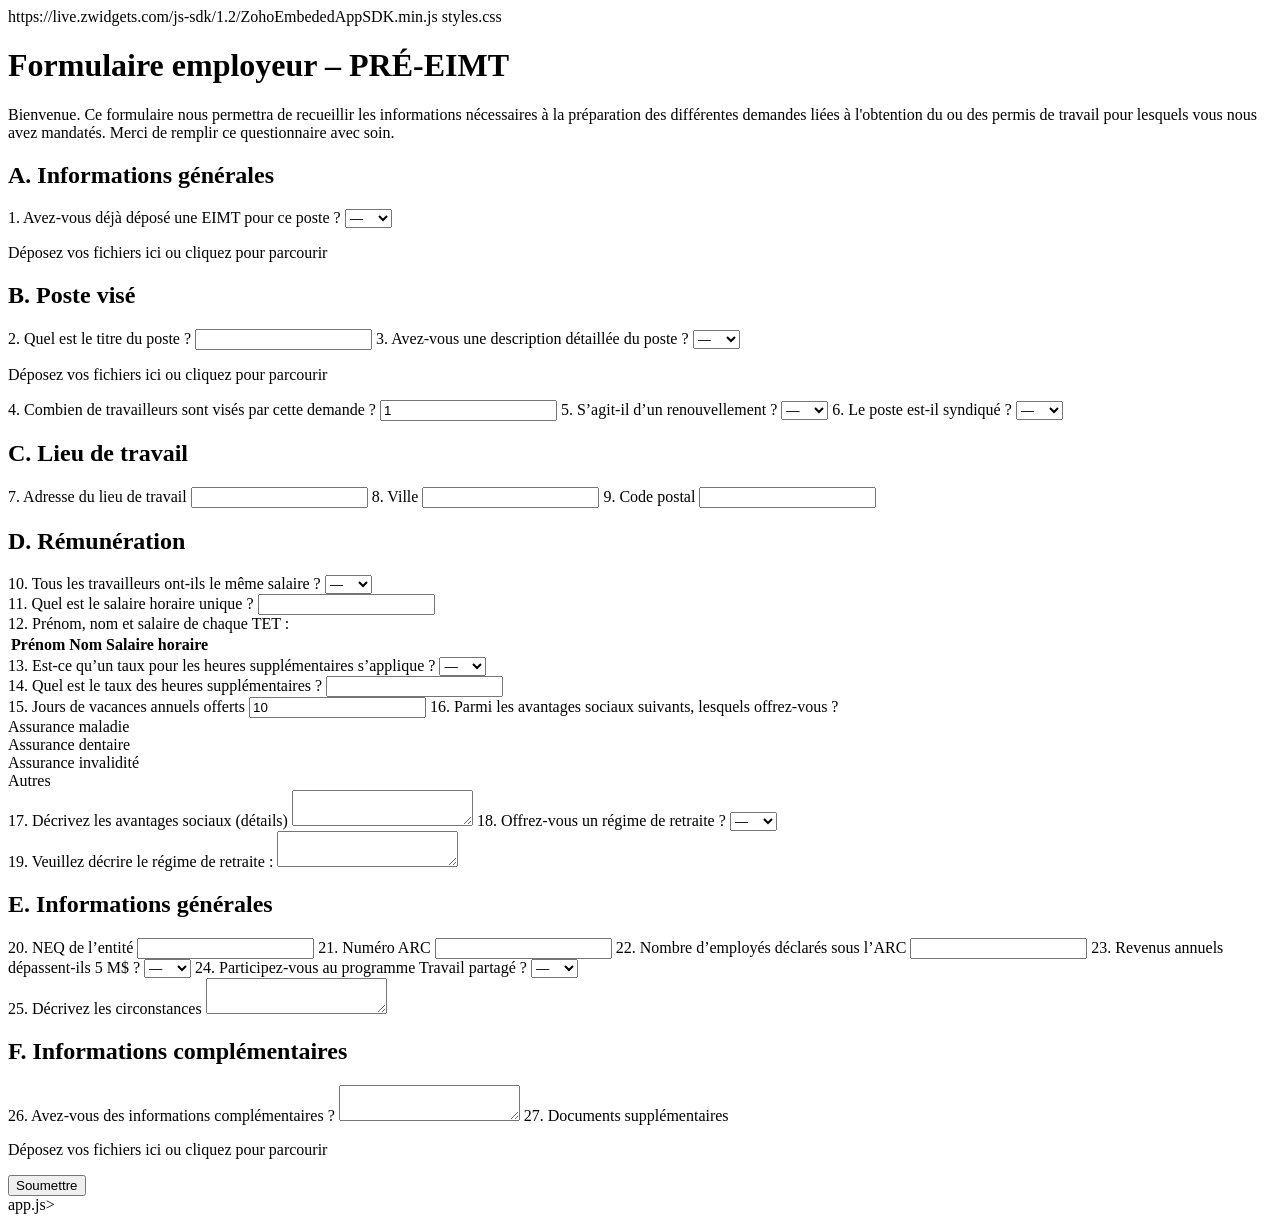
==== index.html @ 593baf20 "Update index.html" ====
<!doctype html>
<html lang="fr">

<head>
  <meta charset="utf-8" />
  <meta name="viewport" content="width=device-width, initial-scale=1" />

  <title>Formulaire employeur – PRÉ‑EIMT</title>

  <!-- SDK Zoho POUR WEB TABS -->
  https://live.zwidgets.com/js-sdk/1.2/ZohoEmbededAppSDK.min.js

  <!-- Feuille de style -->
  styles.css
</head>

<body>

  <h1>Formulaire employeur – PRÉ‑EIMT</h1>

  <p>
    Bienvenue. Ce formulaire nous permettra de recueillir les informations nécessaires à la préparation
    des différentes demandes liées à l'obtention du ou des permis de travail pour lesquels vous nous avez mandatés.
    Merci de remplir ce questionnaire avec soin.
  </p>

  <!-- ========================= A. Informations générales ========================= -->
  <section>
    <h2>A. Informations générales</h2>

    <label>
      1. Avez-vous déjà déposé une EIMT pour ce poste ?
      <select id="EIMT_anterieure">
        <option value="">—</option>
        <option>Oui</option>
        <option>Non</option>
      </select>
    </label>

    <div id="grp_eimt_pdf" class="conditional hidden">
      <div class="dropzone" data-target="EIMT_anterieure_pdf">
        <p>Déposez vos fichiers ici ou <span>cliquez pour parcourir</span></p>
        <input type="file" id="EIMT_anterieure_pdf" hidden multiple>
        <div class="file-list" id="EIMT_anterieure_pdf_list"></div>
      </div>
    </div>
  </section>

  <!-- ========================= B. Poste visé ========================= -->
  <section>
    <h2>B. Poste visé</h2>

    <label>
      2. Quel est le titre du poste ?
      <input type="text" id="Titre_poste">
    </label>

    <label>
      3. Avez-vous une description détaillée du poste ?
      <select id="Description_poste_existe">
        <option value="">—</option>
        <option>Oui</option>
        <option>Non</option>
      </select>
    </label>

    <div id="grp_desc_pdf" class="conditional hidden">
      <div class="dropzone" data-target="Description_poste_pdf">
        <p>Déposez vos fichiers ici ou <span>cliquez pour parcourir</span></p>
        <input type="file" id="Description_poste_pdf" hidden multiple>
        <div class="file-list" id="Description_poste_pdf_list"></div>
      </div>
    </div>

    <label>
      4. Combien de travailleurs sont visés par cette demande ?
      <input type="number" id="Nb_TET_vises" min="1" value="1">
    </label>

    <label>
      5. S’agit-il d’un renouvellement ?
      <select id="Renouvellement">
        <option value="">—</option>
        <option>Oui</option>
        <option>Non</option>
      </select>
    </label>

    <label>
      6. Le poste est-il syndiqué ?
      <select id="Poste_syndique">
        <option value="">—</option>
        <option>Oui</option>
        <option>Non</option>
      </select>
    </label>

  </section>

  <!-- ========================= C. Lieu de travail ========================= -->
  <section>
    <h2>C. Lieu de travail</h2>

    <label>7. Adresse du lieu de travail
      <input id="Adresse_LieuTravail">
    </label>

    <label>8. Ville
      <input id="Ville_LieuTravail">
    </label>

    <label>9. Code postal
      <input id="CodePostal_LieuTravail">
    </label>

  </section>

  <!-- ========================= D. Rémunération ========================= -->
  <section>
    <h2>D. Rémunération</h2>

    <div id="q10">
      <label>
        10. Tous les travailleurs ont-ils le même salaire ?
        <select id="Tous_meme_salaire">
          <option value="">—</option>
          <option>Oui</option>
          <option>Non</option>
        </select>
      </label>
    </div>

    <div id="grp_salaire_unique" class="conditional hidden">
      <label>
        11. Quel est le salaire horaire unique ?
        <input id="Salaire_horaire_unique" type="number" step="0.01" min="0">
      </label>
    </div>

    <div id="grp_liste_tet" class="conditional hidden">
      <label>12. Prénom, nom et salaire de chaque TET :</label>
      <table>
        <thead>
          <tr><th>Prénom</th><th>Nom</th><th>Salaire horaire</th></tr>
        </thead>
        <tbody id="tbl_body"></tbody>
      </table>
    </div>

    <label>
      13. Est-ce qu’un taux pour les heures supplémentaires s’applique ?
      <select id="Heures_sup">
        <option value="">—</option>
        <option>Oui</option>
        <option>Non</option>
      </select>
    </label>

    <div id="grp_taux_hs" class="conditional hidden">
      <label>
        14. Quel est le taux des heures supplémentaires ?
        <input id="Taux_heures_sup" type="number" step="0.01" min="0">
      </label>
    </div>

    <label>
      15. Jours de vacances annuels offerts
      <input id="Vacances_jours" type="number" min="0" value="10">
    </label>

    <!-- Q16 — MULTI TAG SELECTOR -->
    <label>16. Parmi les avantages sociaux suivants, lesquels offrez-vous ?</label>

    <div id="Avantages_container" class="multi-select">
      <div class="multi-option" data-value="Assurance maladie">Assurance maladie</div>
      <div class="multi-option" data-value="Assurance dentaire">Assurance dentaire</div>
      <div class="multi-option" data-value="Assurance invalidité">Assurance invalidité</div>
      <div class="multi-option" data-value="Autres">Autres</div>
    </div>

    <input type="hidden" id="Avantages_sociaux">

    <label>
      17. Décrivez les avantages sociaux (détails)
      <textarea id="Avantages_details"></textarea>
    </label>

    <label>
      18. Offrez-vous un régime de retraite ?
      <select id="Regime_retraite">
        <option value="">—</option>
        <option>Oui</option>
        <option>Non</option>
      </select>
    </label>

    <div id="grp_regime_retraite" class="conditional hidden">
      <label>
        19. Veuillez décrire le régime de retraite :
        <textarea id="Description_regime_retraite"></textarea>
      </label>
    </div>

  </section>

  <!-- ========================= E. Informations générales ========================= -->
  <section>
    <h2>E. Informations générales</h2>

    <label>
      20. NEQ de l’entité
      <input type="text" id="NEQ">
    </label>

    <label>
      21. Numéro ARC
      <input type="text" id="ARC">
    </label>

    <label>
      22. Nombre d’employés déclarés sous l’ARC
      <input type="number" id="Nb_employes_ARC" min="0">
    </label>

    <label>
      23. Revenus annuels dépassent-ils 5 M$ ?
      <select id="Revenus_5M">
        <option value="">—</option>
        <option>Oui</option>
        <option>Non</option>
      </select>
    </label>

    <label>
      24. Participez-vous au programme Travail partagé ?
      <select id="Travail_partage">
        <option value="">—</option>
        <option>Oui</option>
        <option>Non</option>
      </select>
    </label>

    <div id="grp_travail_partage" class="conditional hidden">
      <label>
        25. Décrivez les circonstances
        <textarea id="Travail_partage_details"></textarea>
      </label>
    </div>

  </section>

  <!-- ========================= F. Informations complémentaires ========================= -->
  <section>
    <h2>F. Informations complémentaires</h2>

    <label>
      26. Avez-vous des informations complémentaires ?
      <textarea id="Informations_complementaires"></textarea>
    </label>

    <label>27. Documents supplémentaires</label>
    <div class="dropzone" data-target="Documents_supplementaires">
      <p>Déposez vos fichiers ici ou <span>cliquez pour parcourir</span></p>
      <input type="file" id="Documents_supplementaires" hidden multiple>
      <div class="file-list" id="Documents_supplementaires_list"></div>
    </div>

  </section>

  <button id="btn_submit">Soumettre</button>
  <div id="msg"></div>

  app.js>

</body>
</html>
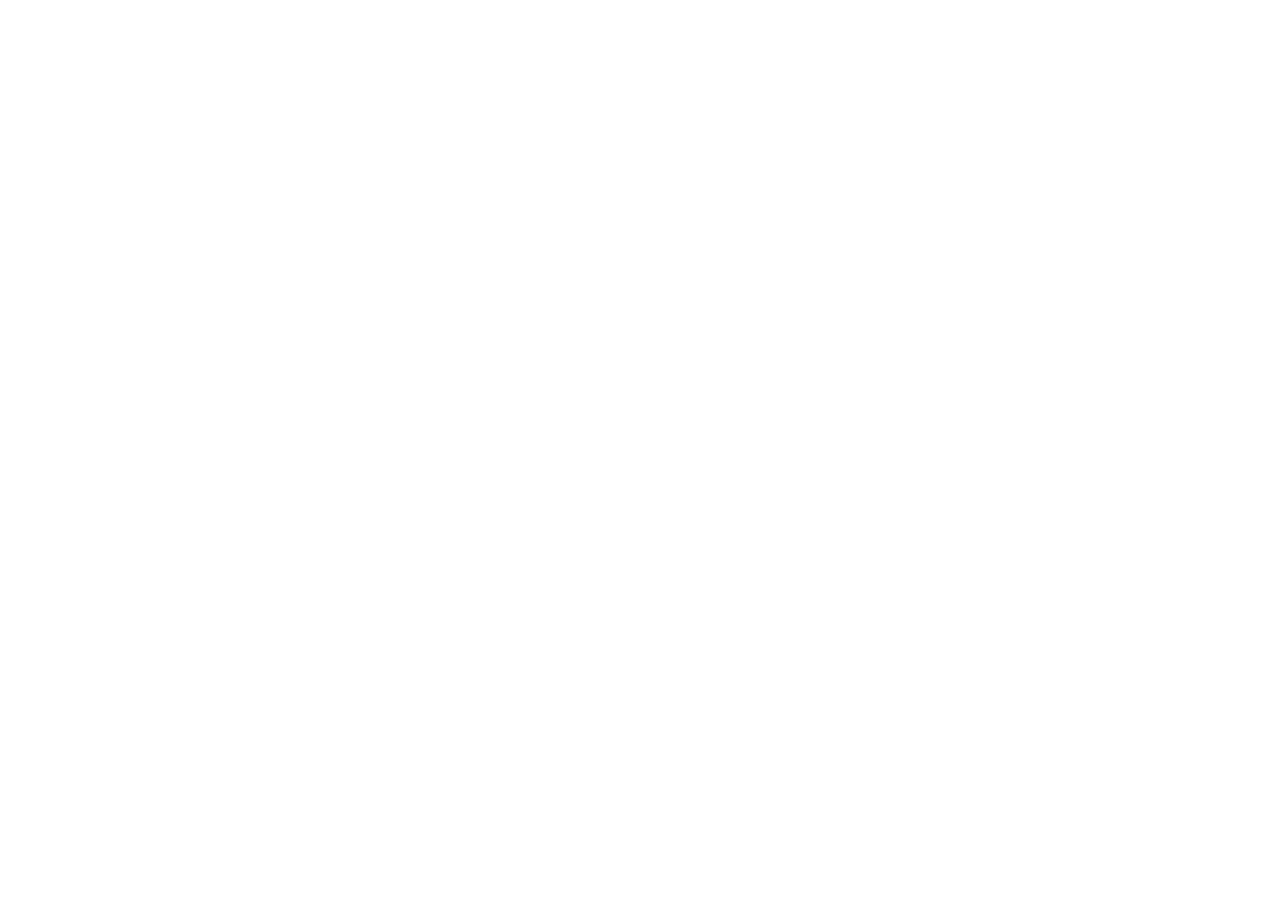
==== commit 597c1c14: "Update index.html" ====
--- a/index.html
+++ b/index.html
@@ -8,10 +8,10 @@
   <title>Formulaire employeur – PRÉ‑EIMT</title>
 
   <!-- SDK Zoho POUR WEB TABS -->
-  https://live.zwidgets.com/js-sdk/1.2/ZohoEmbededAppSDK.min.js
+  <script src="https://live.zwidgets.com/js-sdk/1.2/Zoho.min.js</script>
 
   <!-- Feuille de style -->
-  styles.css
+  <link rel="stylesheet" href="styles.css" />
 </head>
 
 <body>
@@ -37,10 +37,10 @@
       </select>
     </label>
 
-    <div id="grp_eimt_pdf" class="conditional hidden">
+    <div id="grp_eimt_pdf" class="hidden">
       <div class="dropzone" data-target="EIMT_anterieure_pdf">
         <p>Déposez vos fichiers ici ou <span>cliquez pour parcourir</span></p>
-        <input type="file" id="EIMT_anterieure_pdf" hidden multiple>
+        <input type="file" id="EIMT_anterieure_pdf" hidden multiple />
         <div class="file-list" id="EIMT_anterieure_pdf_list"></div>
       </div>
     </div>
@@ -64,10 +64,10 @@
       </select>
     </label>
 
-    <div id="grp_desc_pdf" class="conditional hidden">
+    <div id="grp_desc_pdf" class="hidden">
       <div class="dropzone" data-target="Description_poste_pdf">
         <p>Déposez vos fichiers ici ou <span>cliquez pour parcourir</span></p>
-        <input type="file" id="Description_poste_pdf" hidden multiple>
+        <input type="file" id="Description_poste_pdf" hidden multiple />
         <div class="file-list" id="Description_poste_pdf_list"></div>
       </div>
     </div>
@@ -130,18 +130,18 @@
       </label>
     </div>
 
-    <div id="grp_salaire_unique" class="conditional hidden">
+    <div id="grp_salaire_unique" class="hidden">
       <label>
         11. Quel est le salaire horaire unique ?
         <input id="Salaire_horaire_unique" type="number" step="0.01" min="0">
       </label>
     </div>
 
-    <div id="grp_liste_tet" class="conditional hidden">
-      <label>12. Prénom, nom et salaire de chaque TET :</label>
+    <div id="grp_liste_tet" class="hidden">
+      <label>12. Prénom, nom et salaire horaire de chaque TET :</label>
       <table>
         <thead>
-          <tr><th>Prénom</th><th>Nom</th><th>Salaire horaire</th></tr>
+          <tr><th>Prénom</th><th>Nom</th><th>Salaire</th></tr>
         </thead>
         <tbody id="tbl_body"></tbody>
       </table>
@@ -156,7 +156,7 @@
       </select>
     </label>
 
-    <div id="grp_taux_hs" class="conditional hidden">
+    <div id="grp_taux_hs" class="hidden">
       <label>
         14. Quel est le taux des heures supplémentaires ?
         <input id="Taux_heures_sup" type="number" step="0.01" min="0">
@@ -168,7 +168,7 @@
       <input id="Vacances_jours" type="number" min="0" value="10">
     </label>
 
-    <!-- Q16 — MULTI TAG SELECTOR -->
+    <!-- MULTI‑TAGS — STYLE B -->
     <label>16. Parmi les avantages sociaux suivants, lesquels offrez-vous ?</label>
 
     <div id="Avantages_container" class="multi-select">
@@ -194,9 +194,9 @@
       </select>
     </label>
 
-    <div id="grp_regime_retraite" class="conditional hidden">
-      <label>
-        19. Veuillez décrire le régime de retraite :
+    <div id="grp_regime_retraite" class="hidden">
+      <label>
+        19. Décrire le régime de retraite :
         <textarea id="Description_regime_retraite"></textarea>
       </label>
     </div>
@@ -208,7 +208,7 @@
     <h2>E. Informations générales</h2>
 
     <label>
-      20. NEQ de l’entité
+      20. NEQ
       <input type="text" id="NEQ">
     </label>
 
@@ -218,12 +218,12 @@
     </label>
 
     <label>
-      22. Nombre d’employés déclarés sous l’ARC
+      22. Nombre d’employés déclarés
       <input type="number" id="Nb_employes_ARC" min="0">
     </label>
 
     <label>
-      23. Revenus annuels dépassent-ils 5 M$ ?
+      23. Revenus > 5 M$ ?
       <select id="Revenus_5M">
         <option value="">—</option>
         <option>Oui</option>
@@ -232,7 +232,7 @@
     </label>
 
     <label>
-      24. Participez-vous au programme Travail partagé ?
+      24. Travail partagé ?
       <select id="Travail_partage">
         <option value="">—</option>
         <option>Oui</option>
@@ -240,9 +240,9 @@
       </select>
     </label>
 
-    <div id="grp_travail_partage" class="conditional hidden">
-      <label>
-        25. Décrivez les circonstances
+    <div id="grp_travail_partage" class="hidden">
+      <label>
+        25. Détails du programme :
         <textarea id="Travail_partage_details"></textarea>
       </label>
     </div>
@@ -254,7 +254,7 @@
     <h2>F. Informations complémentaires</h2>
 
     <label>
-      26. Avez-vous des informations complémentaires ?
+      26. Autres informations
       <textarea id="Informations_complementaires"></textarea>
     </label>
 
@@ -270,7 +270,8 @@
   <button id="btn_submit">Soumettre</button>
   <div id="msg"></div>
 
-  app.js>
+  <!-- Script logique -->
+  <script src="app.js"></script>
 
 </body>
 </html>
--- a/styles.css
+++ b/styles.css
@@ -0,0 +1,204 @@
+/* RESET SIMPLE */
+* {
+  box-sizing: border-box;
+}
+
+body {
+  font-family: "Inter", "Segoe UI", Arial, sans-serif;
+  margin: 0;
+  padding: 32px;
+  background: #f5f6fa;
+  color: #4d555b;
+}
+
+/* TITRE */
+h1 {
+  font-size: 28px;
+  margin-bottom: 24px;
+  font-weight: 600;
+  color: #044580;
+}
+
+/* SECTIONS */
+section {
+  background: #fff;
+  border: 1px solid #e5e7eb;
+  border-radius: 10px;
+  padding: 24px;
+  margin-bottom: 32px;
+  box-shadow: 0 2px 6px rgba(0,0,0,0.04);
+}
+
+section h2 {
+  font-size: 20px;
+  margin-top: 0;
+  margin-bottom: 20px;
+  font-weight: 600;
+  color: #056abf;
+}
+
+/* FORM INPUTS */
+label {
+  display: block;
+  margin-bottom: 18px;
+  font-size: 15px;
+  font-weight: 500;
+}
+
+input,
+select,
+textarea {
+  width: 100%;
+  margin-top: 6px;
+  padding: 10px 14px;
+  border: 1px solid #c1c4c6;
+  border-radius: 6px;
+  font-size: 15px;
+  background: #fff;
+}
+
+input:focus,
+select:focus,
+textarea:focus {
+  outline: none;
+  border-color: #49dcee;
+  box-shadow: 0 0 0 2px rgba(73,220,238,0.25);
+}
+
+textarea {
+  min-height: 100px;
+}
+
+/* TABLE */
+table {
+  width: 100%;
+  border-collapse: collapse;
+  margin-top: 12px;
+}
+
+th, td {
+  padding: 10px;
+  border: 1px solid #e3e5e8;
+}
+
+th {
+  background: #eef7ff;
+  font-weight: 600;
+  color: #044580;
+}
+
+/* CONDITIONAL */
+.hidden { display: none; }
+
+/* BUTTON */
+#btn_submit {
+  background: linear-gradient(135deg, #20c003, #70f012);
+  color: white;
+  border: none;
+  padding: 14px 24px;
+  font-size: 16px;
+  font-weight: 600;
+  border-radius: 8px;
+  cursor: pointer;
+  margin-top: 10px;
+}
+
+#btn_submit:hover {
+  box-shadow: 0 4px 10px rgba(32,192,3,0.25);
+}
+
+/* =======================
+   MULTI-TAG SELECTOR
+======================= */
+.multi-select {
+  display: flex;
+  flex-wrap: wrap;
+  gap: 10px;
+  padding: 12px;
+  border: 1px solid #c1c4c6;
+  border-radius: 8px;
+  background: white;
+}
+
+.multi-option {
+  padding: 8px 14px;
+  border-radius: 24px;
+  background: #eef7ff;
+  border: 1px solid #8bb7e0;
+  cursor: pointer;
+  font-size: 14px;
+  user-select: none;
+  transition: all 0.2s ease;
+}
+
+.multi-option:hover {
+  background: #d8edff;
+}
+
+.multi-option.selected {
+  background: #056abf;
+  border-color: #044580;
+  color: white;
+  font-weight: 600;
+  position: relative;
+  padding-left: 28px;
+}
+
+.multi-option.selected::before {
+  content: "✓";
+  position: absolute;
+  left: 10px;
+  top: 50%;
+  transform: translateY(-50%);
+  font-weight: bold;
+}
+
+/* =======================
+   DRAG & DROP
+======================= */
+.dropzone {
+  border: 2px dashed #49dcee;
+  background: #f7fcff;
+  border-radius: 10px;
+  padding: 24px;
+  text-align: center;
+  cursor: pointer;
+  transition: all 0.2s ease;
+  margin-top: 8px;
+}
+
+.dropzone:hover {
+  border-color: #056abf;
+  background: #eef7ff;
+}
+
+.dropzone.dragover {
+  border-color: #20c003;
+  background: #f0fff2;
+}
+
+.dropzone p {
+  margin: 0;
+  font-size: 15px;
+  color: #4d555b;
+}
+
+.dropzone p span {
+  color: #056abf;
+  font-weight: 600;
+  text-decoration: underline;
+}
+
+.file-list {
+  margin-top: 14px;
+  text-align: left;
+  font-size: 14px;
+}
+
+.file-list div {
+  margin-top: 6px;
+  padding: 6px 10px;
+  background: #eef7ff;
+  border-radius: 6px;
+  border: 1px solid #d9e6f6;
+}
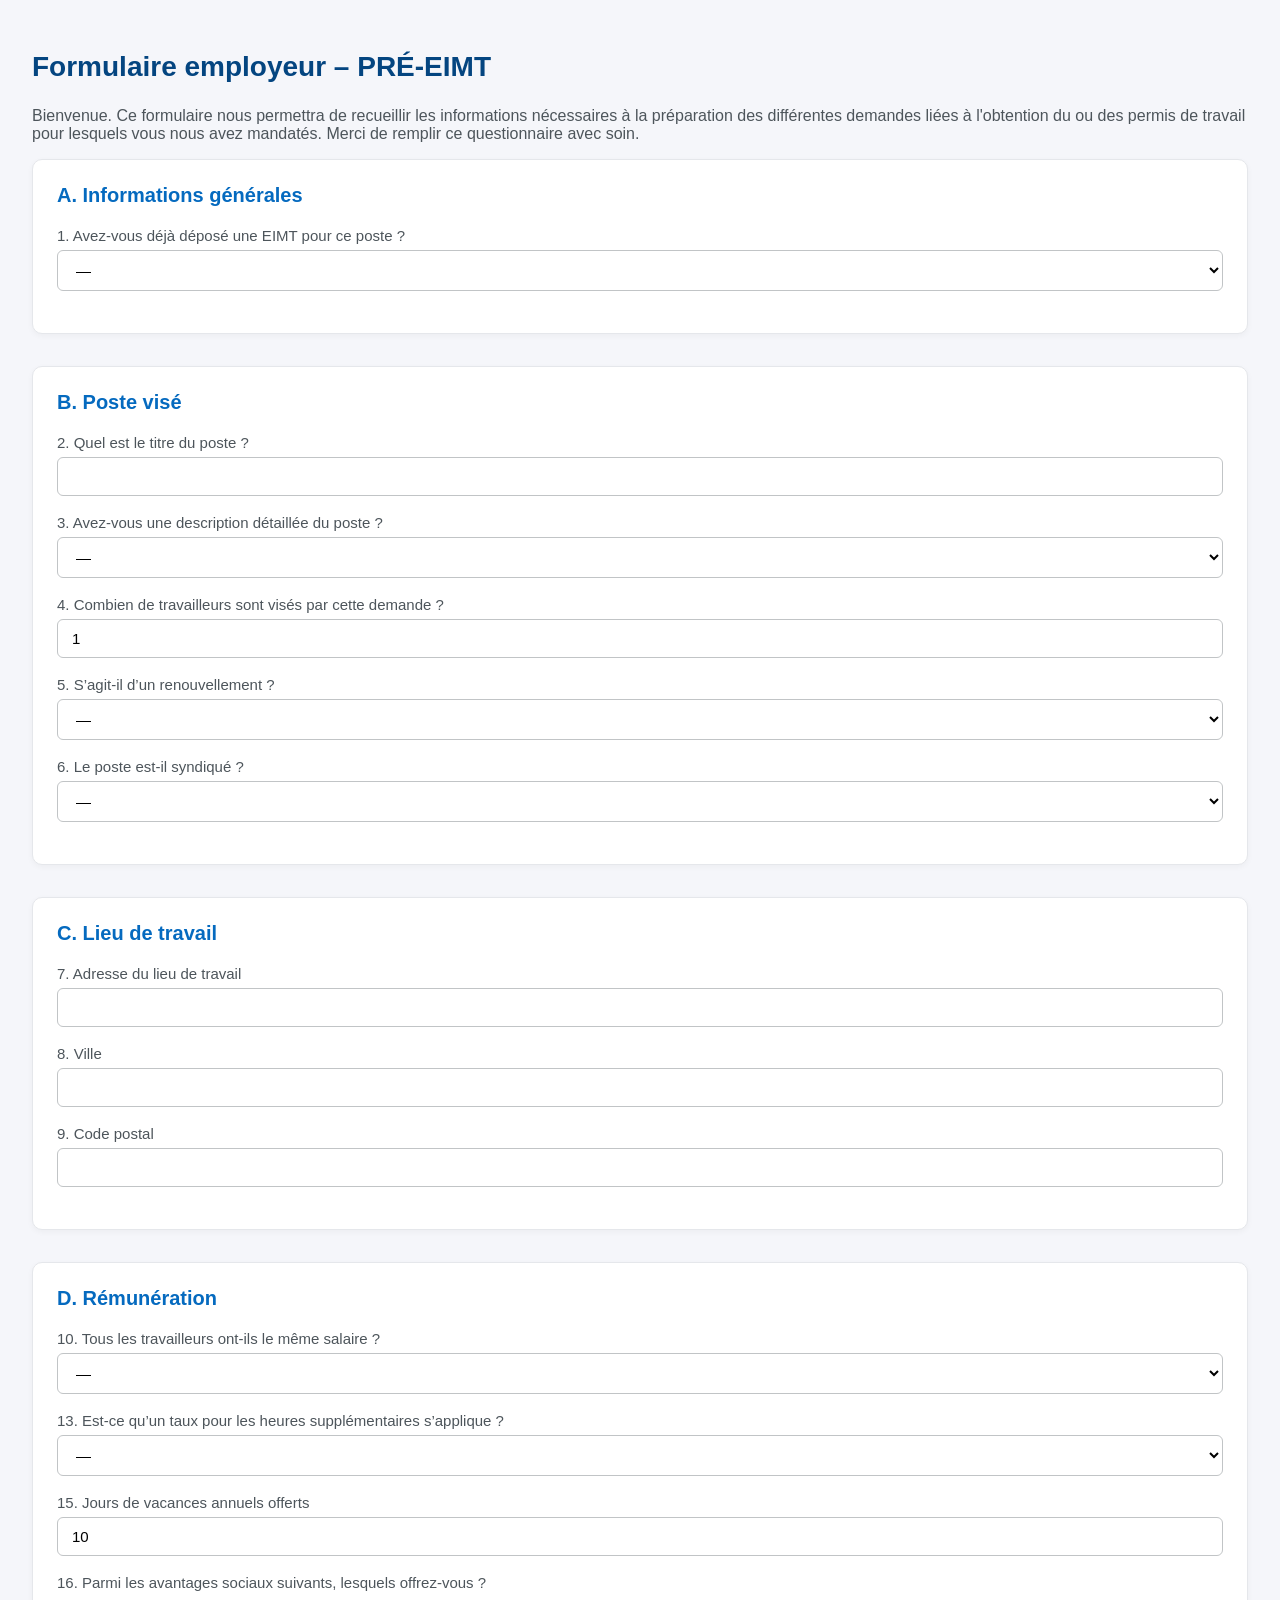
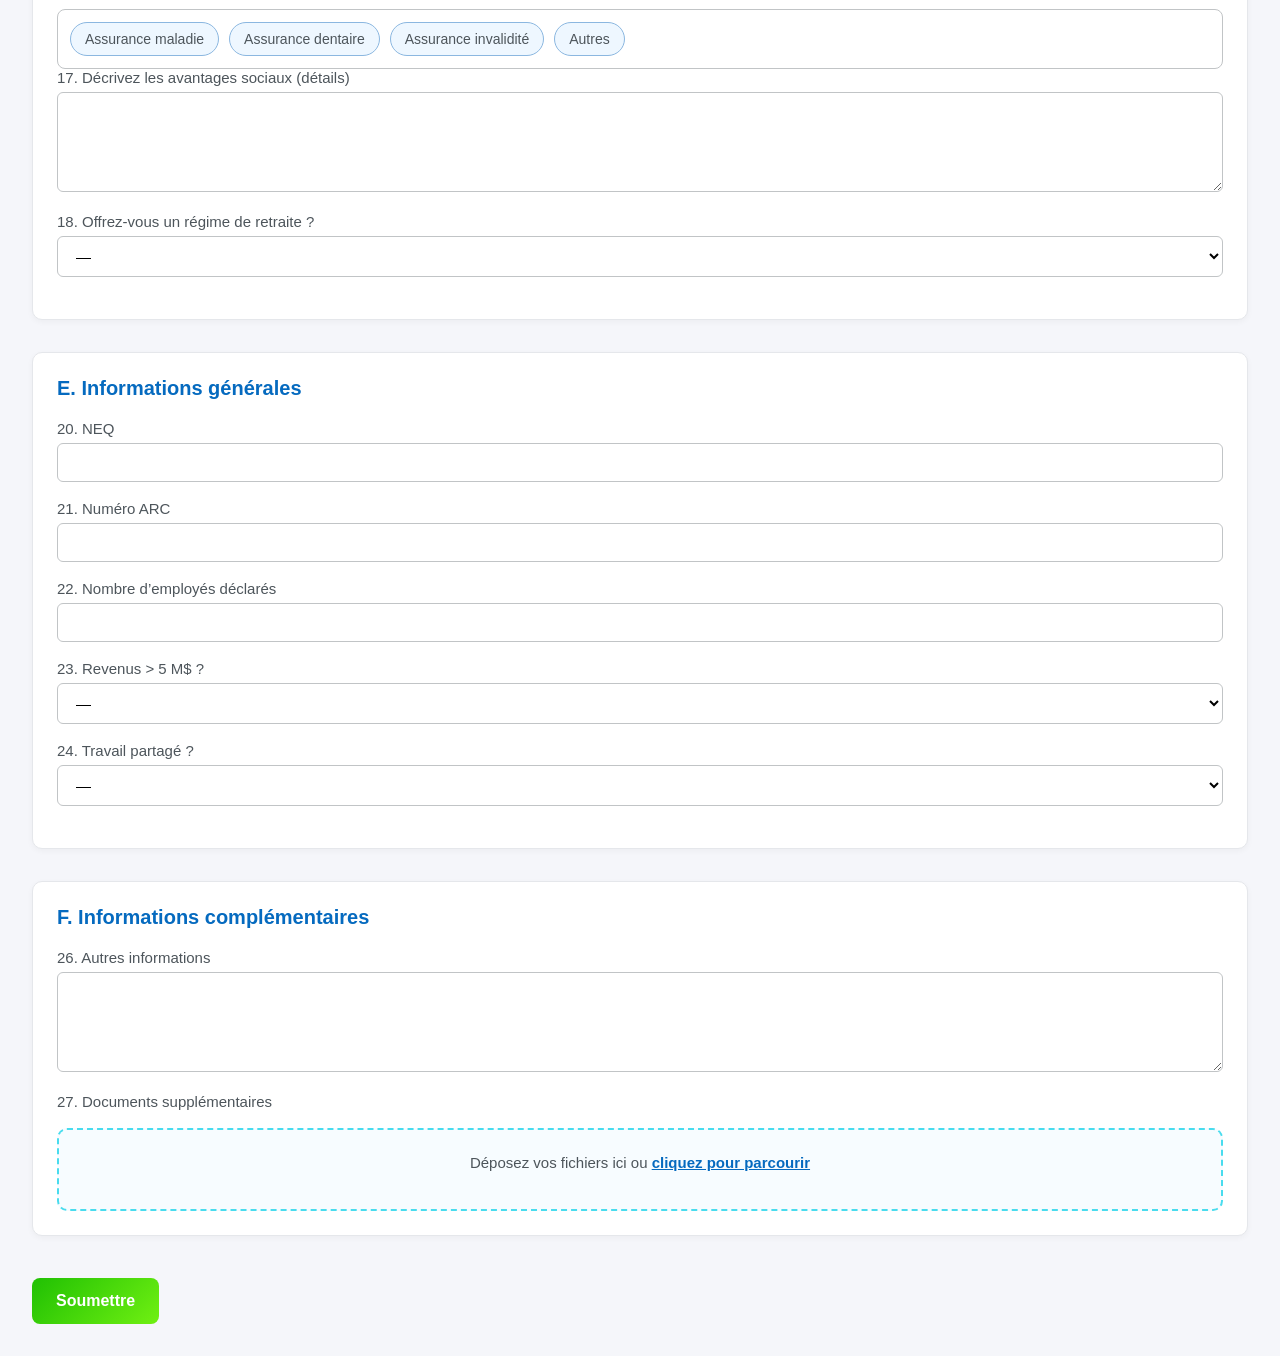
==== commit f54e148c: "Update index.html" ====
--- a/index.html
+++ b/index.html
@@ -8,7 +8,7 @@
   <title>Formulaire employeur – PRÉ‑EIMT</title>
 
   <!-- SDK Zoho POUR WEB TABS -->
-  <script src="https://live.zwidgets.com/js-sdk/1.2/Zoho.min.js</script>
+<script src="https://live.zwidgets.com/js-sdk/1.2/ZohoEmbeddedAppSDK.min.js"></script>
 
   <!-- Feuille de style -->
   <link rel="stylesheet" href="styles.css" />
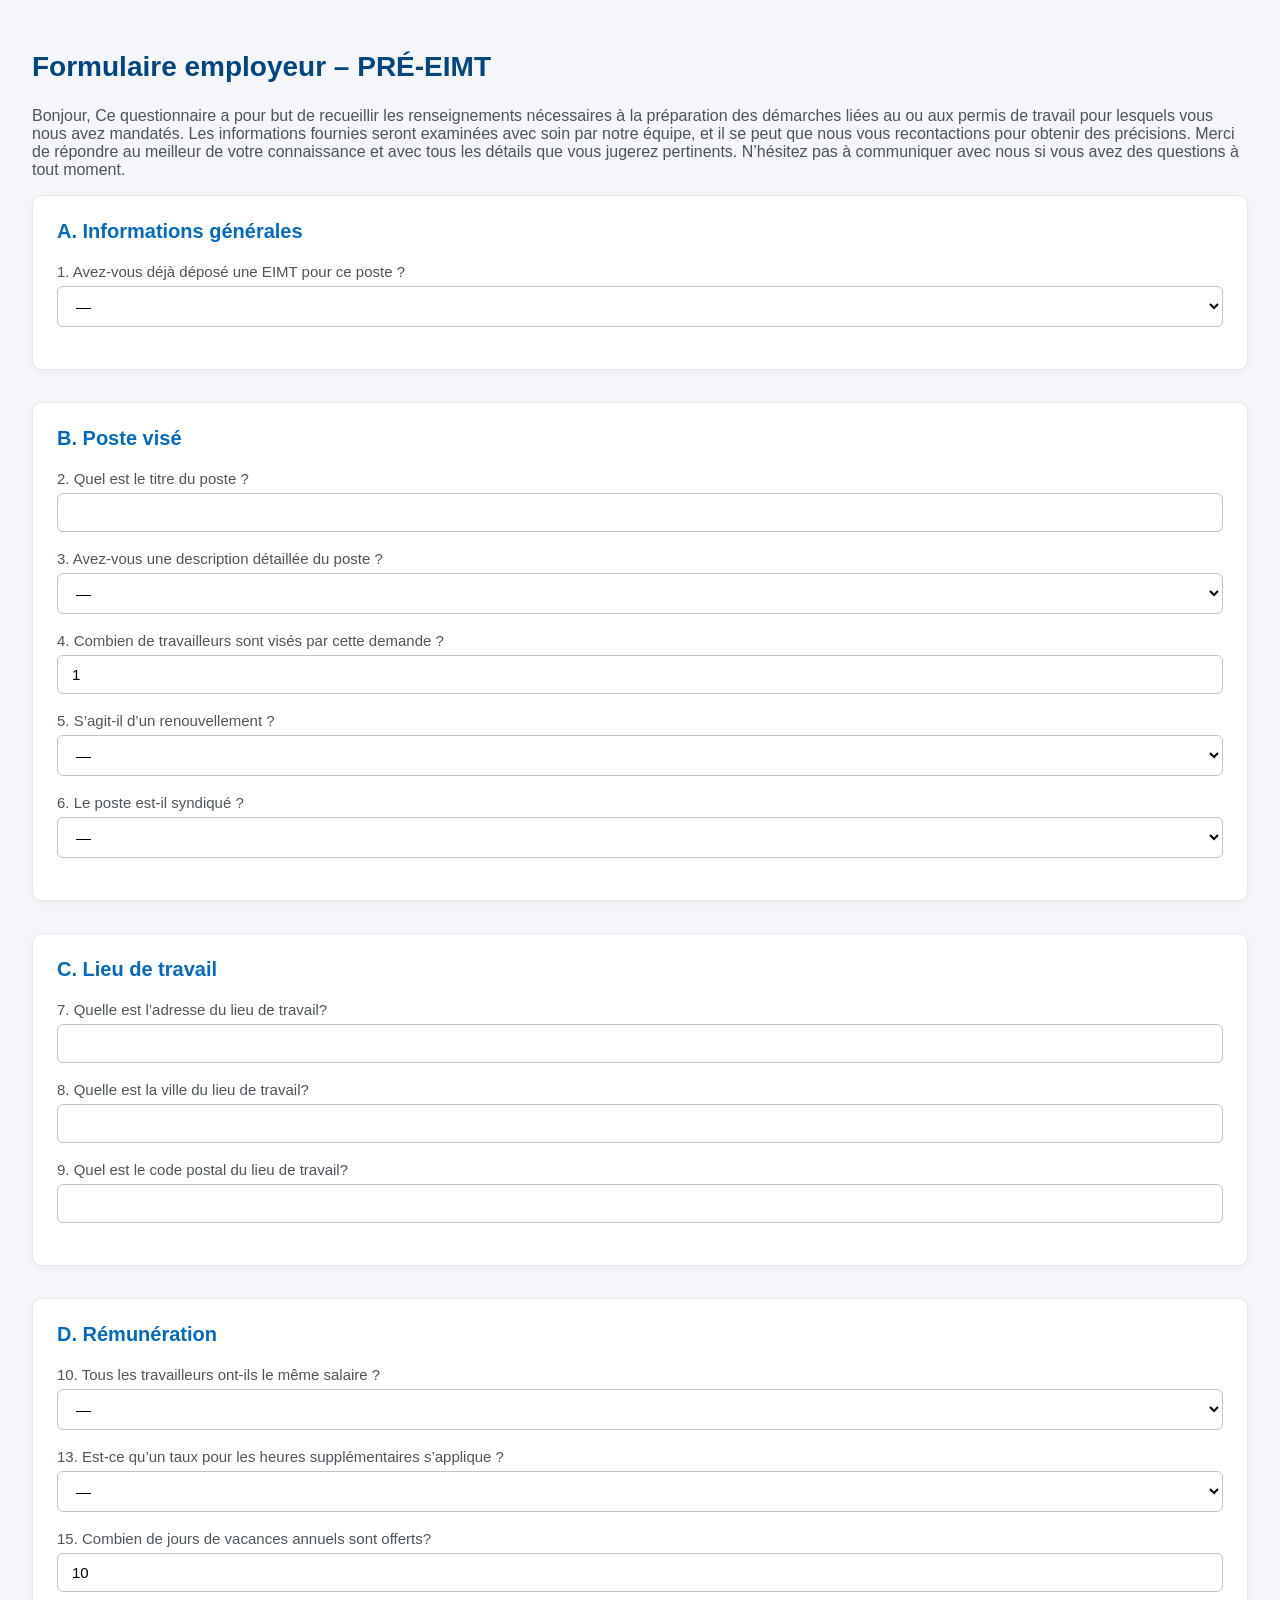
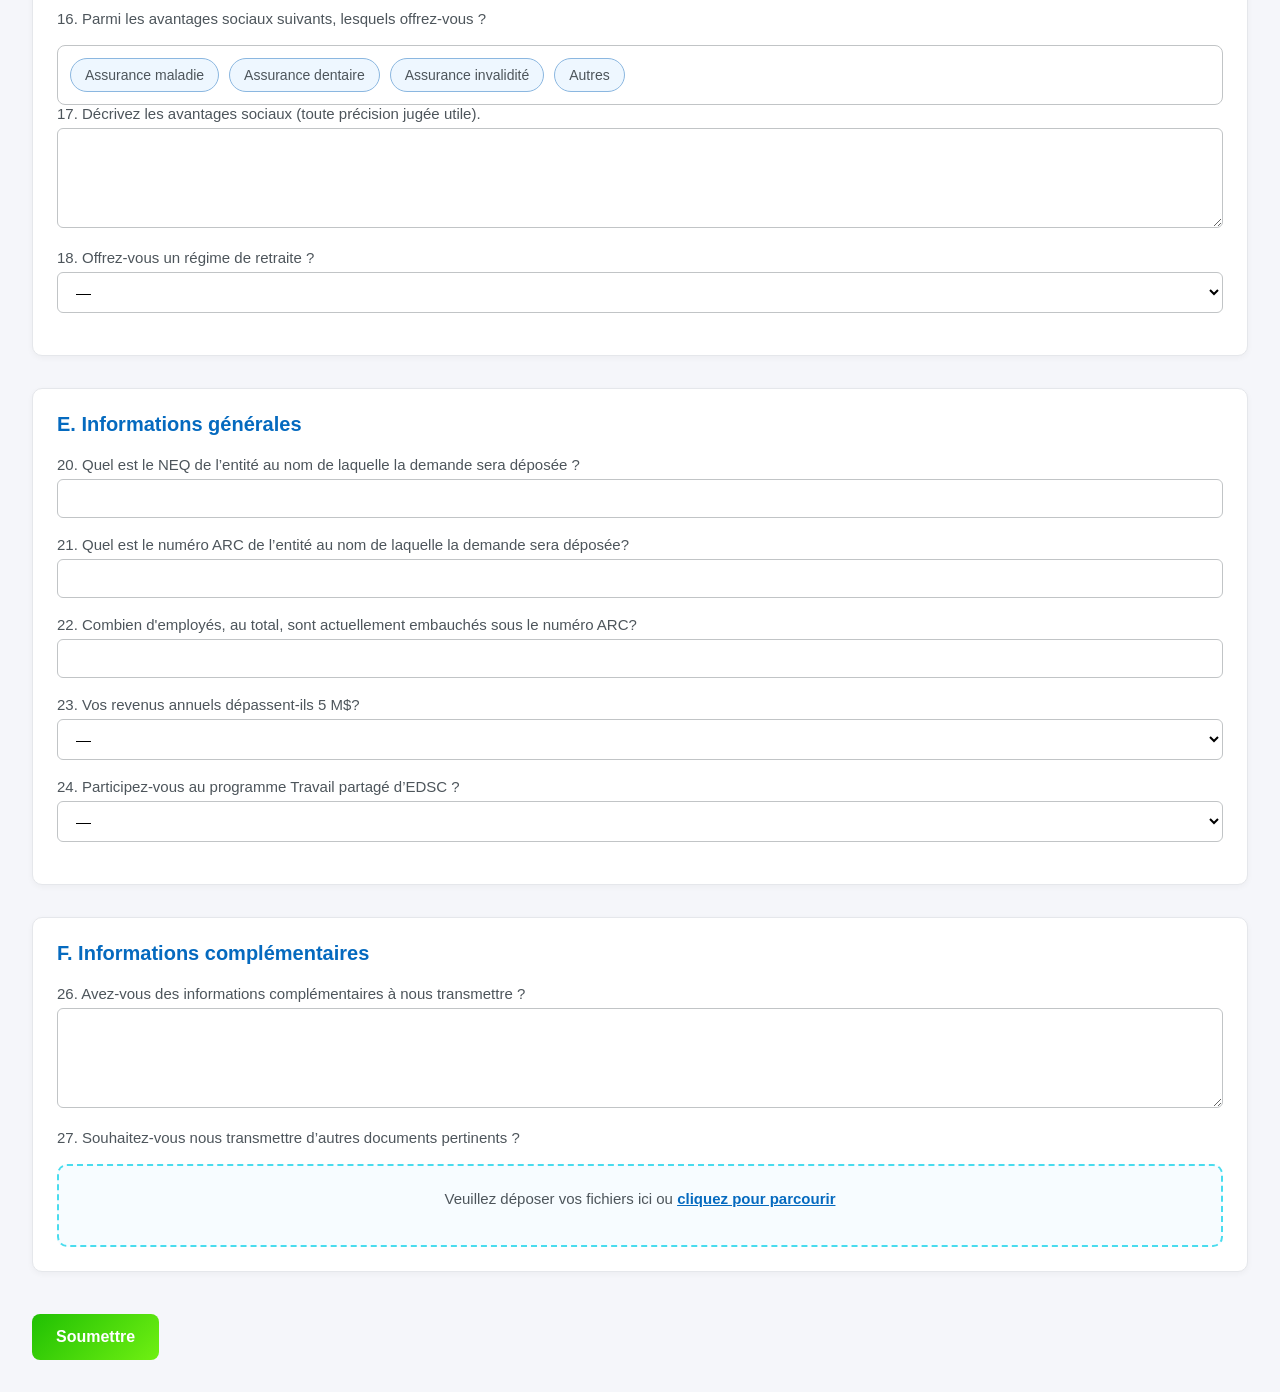
==== commit 9c4f065f: "Update index.html" ====
--- a/index.html
+++ b/index.html
@@ -5,11 +5,11 @@
   <meta charset="utf-8" />
   <meta name="viewport" content="width=device-width, initial-scale=1" />
 
-  <title>Formulaire employeur – PRÉ‑EIMT</title>
+  <title>Questionnaire initial - permis de travail</title>
 
   <!-- SDK Zoho POUR WEB TABS -->
-<script src="https://live.zwidgets.com/js-sdk/1.2/ZohoEmbeddedAppSDK.min.js"></script>
-
+ <script src="https://live.zwidgets.com/js-sdk/1.2/ZohoEmbededAppSDK.min.js"></script>
+  
   <!-- Feuille de style -->
   <link rel="stylesheet" href="styles.css" />
 </head>
@@ -19,9 +19,10 @@
   <h1>Formulaire employeur – PRÉ‑EIMT</h1>
 
   <p>
-    Bienvenue. Ce formulaire nous permettra de recueillir les informations nécessaires à la préparation
-    des différentes demandes liées à l'obtention du ou des permis de travail pour lesquels vous nous avez mandatés.
-    Merci de remplir ce questionnaire avec soin.
+  Bonjour, 
+Ce questionnaire a pour but de recueillir les renseignements nécessaires à la préparation des démarches liées au ou aux permis de travail pour lesquels vous nous avez mandatés. Les informations fournies seront examinées avec soin par notre équipe, et il se peut que nous vous recontactions pour obtenir des précisions.
+Merci de répondre au meilleur de votre connaissance et avec tous les détails que vous jugerez pertinents.  N’hésitez pas à communiquer avec nous si vous avez des questions à tout moment.
+
   </p>
 
   <!-- ========================= A. Informations générales ========================= -->
@@ -39,7 +40,7 @@
 
     <div id="grp_eimt_pdf" class="hidden">
       <div class="dropzone" data-target="EIMT_anterieure_pdf">
-        <p>Déposez vos fichiers ici ou <span>cliquez pour parcourir</span></p>
+        <p>Veuillez déposer vos fichiers ici ou <span>cliquez pour parcourir</span></p>
         <input type="file" id="EIMT_anterieure_pdf" hidden multiple />
         <div class="file-list" id="EIMT_anterieure_pdf_list"></div>
       </div>
@@ -66,7 +67,7 @@
 
     <div id="grp_desc_pdf" class="hidden">
       <div class="dropzone" data-target="Description_poste_pdf">
-        <p>Déposez vos fichiers ici ou <span>cliquez pour parcourir</span></p>
+        <p>Veuillez déposer vos fichiers ici ou <span>cliquez pour parcourir</span></p>
         <input type="file" id="Description_poste_pdf" hidden multiple />
         <div class="file-list" id="Description_poste_pdf_list"></div>
       </div>
@@ -101,15 +102,15 @@
   <section>
     <h2>C. Lieu de travail</h2>
 
-    <label>7. Adresse du lieu de travail
+    <label>7. Quelle est l’adresse du lieu de travail?
       <input id="Adresse_LieuTravail">
     </label>
 
-    <label>8. Ville
+    <label>8. Quelle est la ville du lieu de travail?
       <input id="Ville_LieuTravail">
     </label>
 
-    <label>9. Code postal
+    <label>9. Quel est le code postal du lieu de travail?
       <input id="CodePostal_LieuTravail">
     </label>
 
@@ -132,13 +133,13 @@
 
     <div id="grp_salaire_unique" class="hidden">
       <label>
-        11. Quel est le salaire horaire unique ?
+        11. Quel est le salaire horaire ?
         <input id="Salaire_horaire_unique" type="number" step="0.01" min="0">
       </label>
     </div>
 
     <div id="grp_liste_tet" class="hidden">
-      <label>12. Prénom, nom et salaire horaire de chaque TET :</label>
+      <label>12. Veuillez indiquer le prénom, le nom et le salaire horaire de chaque TET. :</label>
       <table>
         <thead>
           <tr><th>Prénom</th><th>Nom</th><th>Salaire</th></tr>
@@ -158,17 +159,18 @@
 
     <div id="grp_taux_hs" class="hidden">
       <label>
-        14. Quel est le taux des heures supplémentaires ?
+        14. Quel est le taux des heures supplémentaires (en pourcentage?
         <input id="Taux_heures_sup" type="number" step="0.01" min="0">
       </label>
     </div>
 
     <label>
-      15. Jours de vacances annuels offerts
+      15. Combien de jours de vacances annuels sont offerts?
       <input id="Vacances_jours" type="number" min="0" value="10">
     </label>
 
-    <!-- MULTI‑TAGS — STYLE B -->
+
+    <!-- MULTI TAGS -->
     <label>16. Parmi les avantages sociaux suivants, lesquels offrez-vous ?</label>
 
     <div id="Avantages_container" class="multi-select">
@@ -181,7 +183,7 @@
     <input type="hidden" id="Avantages_sociaux">
 
     <label>
-      17. Décrivez les avantages sociaux (détails)
+      17. Décrivez les avantages sociaux (toute précision jugée utile).
       <textarea id="Avantages_details"></textarea>
     </label>
 
@@ -196,7 +198,7 @@
 
     <div id="grp_regime_retraite" class="hidden">
       <label>
-        19. Décrire le régime de retraite :
+        19. Veuillez décrire le régime de retraite :
         <textarea id="Description_regime_retraite"></textarea>
       </label>
     </div>
@@ -208,22 +210,22 @@
     <h2>E. Informations générales</h2>
 
     <label>
-      20. NEQ
+      20. Quel est le NEQ de l’entité au nom de laquelle la demande sera déposée ?
       <input type="text" id="NEQ">
     </label>
 
     <label>
-      21. Numéro ARC
+      21. Quel est le numéro ARC de l’entité au nom de laquelle la demande sera déposée?
       <input type="text" id="ARC">
     </label>
 
     <label>
-      22. Nombre d’employés déclarés
+      22. Combien d'employés, au total, sont actuellement embauchés sous le numéro ARC?
       <input type="number" id="Nb_employes_ARC" min="0">
     </label>
 
     <label>
-      23. Revenus > 5 M$ ?
+      23. Vos revenus annuels dépassent-ils 5 M$?
       <select id="Revenus_5M">
         <option value="">—</option>
         <option>Oui</option>
@@ -232,7 +234,7 @@
     </label>
 
     <label>
-      24. Travail partagé ?
+      24. Participez-vous au programme Travail partagé d’EDSC ?
       <select id="Travail_partage">
         <option value="">—</option>
         <option>Oui</option>
@@ -242,7 +244,7 @@
 
     <div id="grp_travail_partage" class="hidden">
       <label>
-        25. Détails du programme :
+        25. Veuillez décrire les circonstances relatives à votre participation au programme et préciser si celui-ci concerne le(s) travailleur(s) pour lesquels la demande sera déposée.
         <textarea id="Travail_partage_details"></textarea>
       </label>
     </div>
@@ -254,13 +256,13 @@
     <h2>F. Informations complémentaires</h2>
 
     <label>
-      26. Autres informations
+      26. Avez-vous des informations complémentaires à nous transmettre ?
       <textarea id="Informations_complementaires"></textarea>
     </label>
 
-    <label>27. Documents supplémentaires</label>
+    <label>27. Souhaitez-vous nous transmettre d’autres documents pertinents ? </label>
     <div class="dropzone" data-target="Documents_supplementaires">
-      <p>Déposez vos fichiers ici ou <span>cliquez pour parcourir</span></p>
+      <p>Veuillez déposer vos fichiers ici ou <span>cliquez pour parcourir</span></p>
       <input type="file" id="Documents_supplementaires" hidden multiple>
       <div class="file-list" id="Documents_supplementaires_list"></div>
     </div>
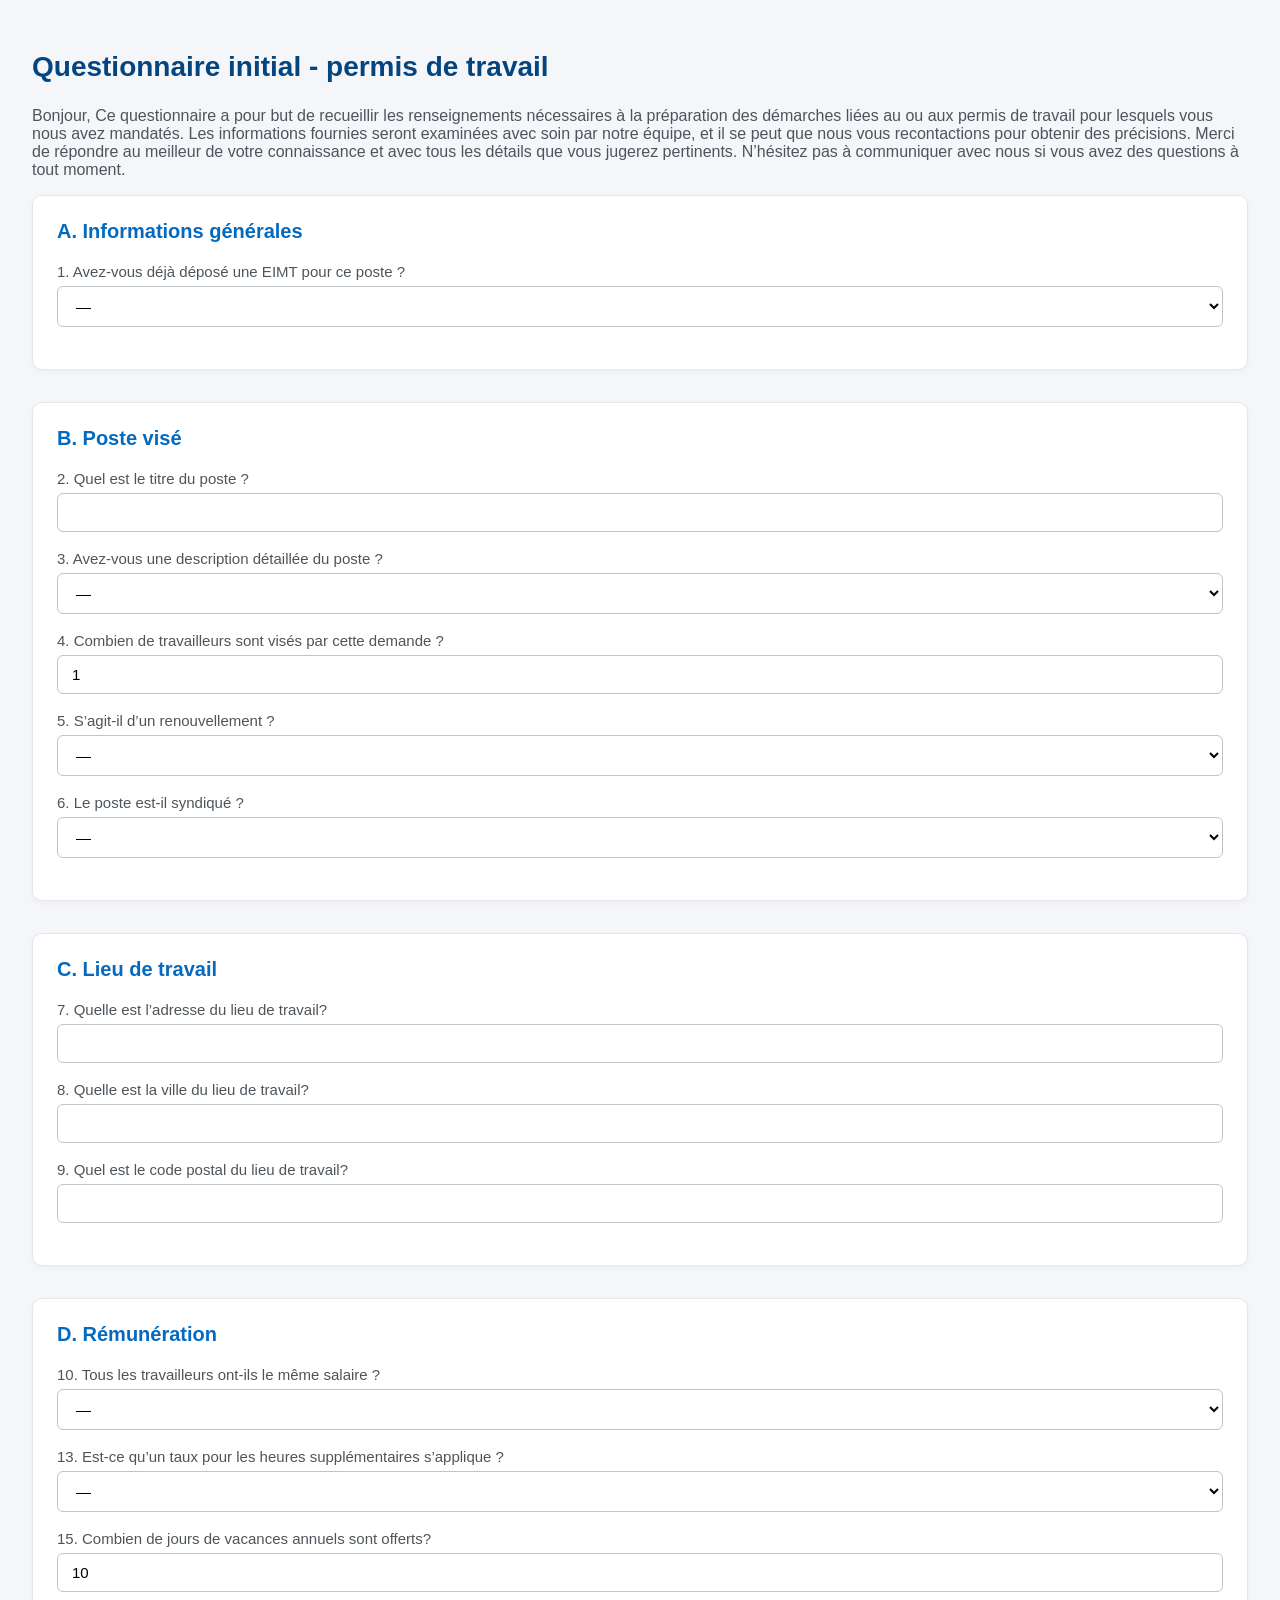
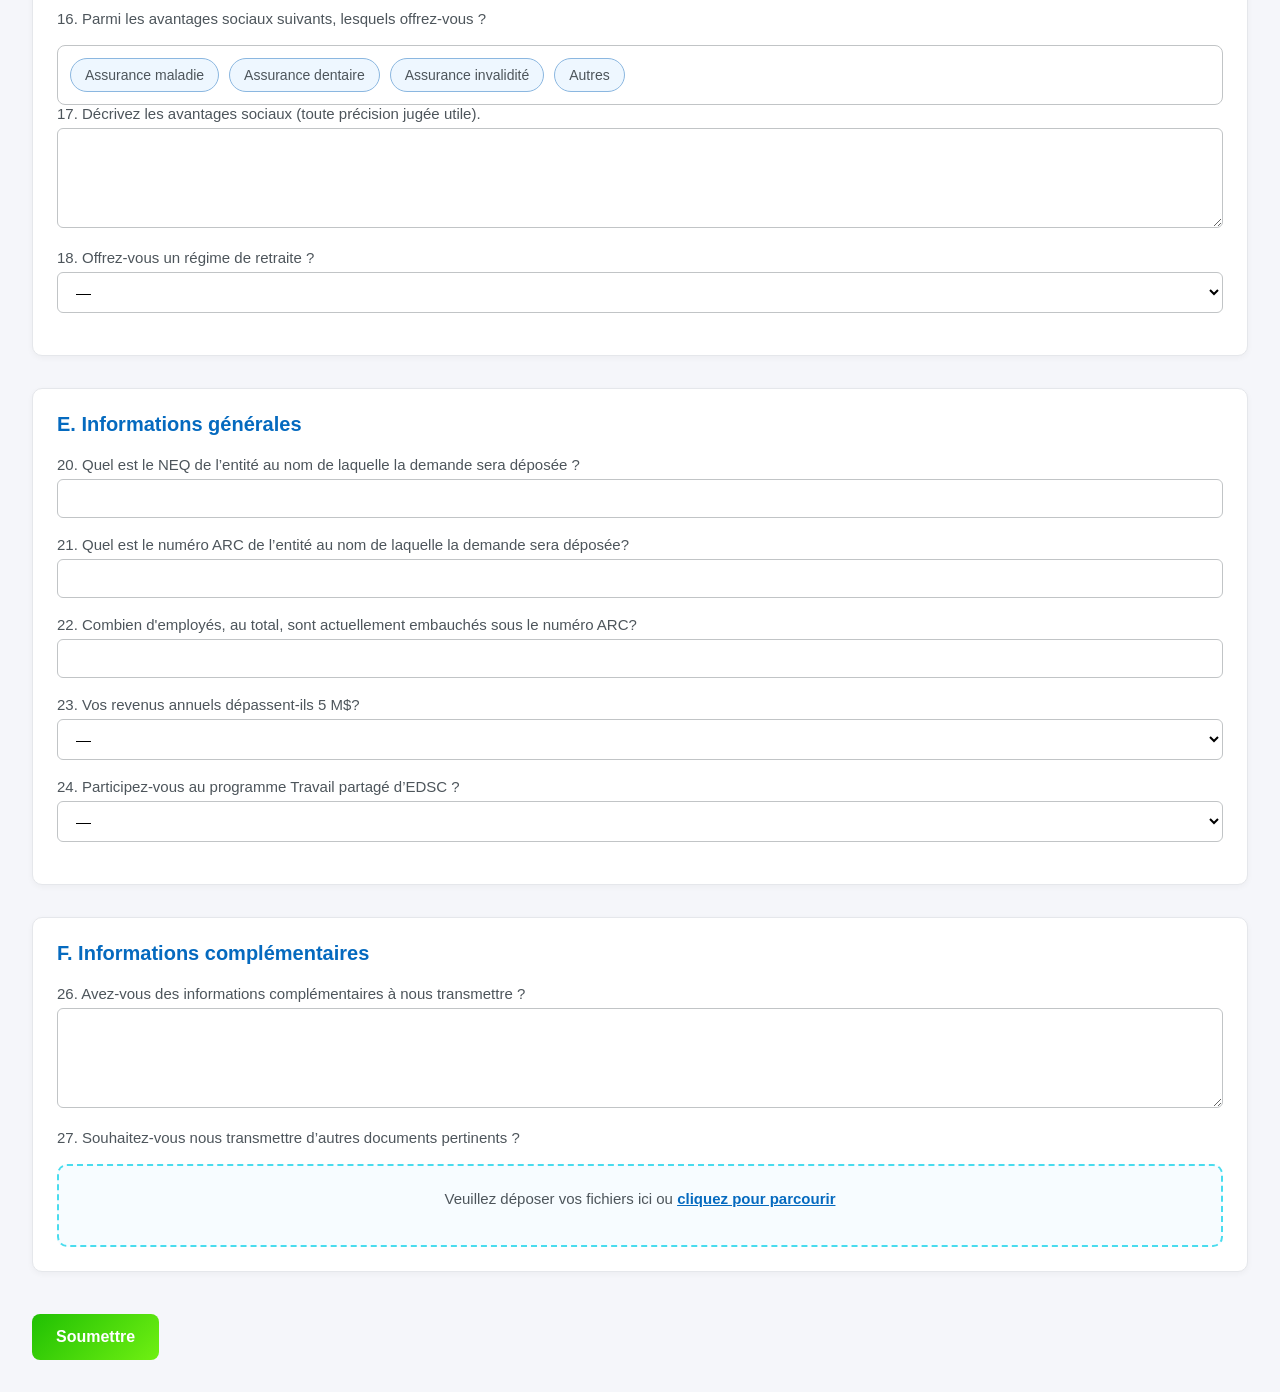
==== commit bd0e12f1: "Update index.html" ====
--- a/index.html
+++ b/index.html
@@ -16,7 +16,7 @@
 
 <body>
 
-  <h1>Formulaire employeur – PRÉ‑EIMT</h1>
+  <h1>Questionnaire initial - permis de travail</h1>
 
   <p>
   Bonjour, 
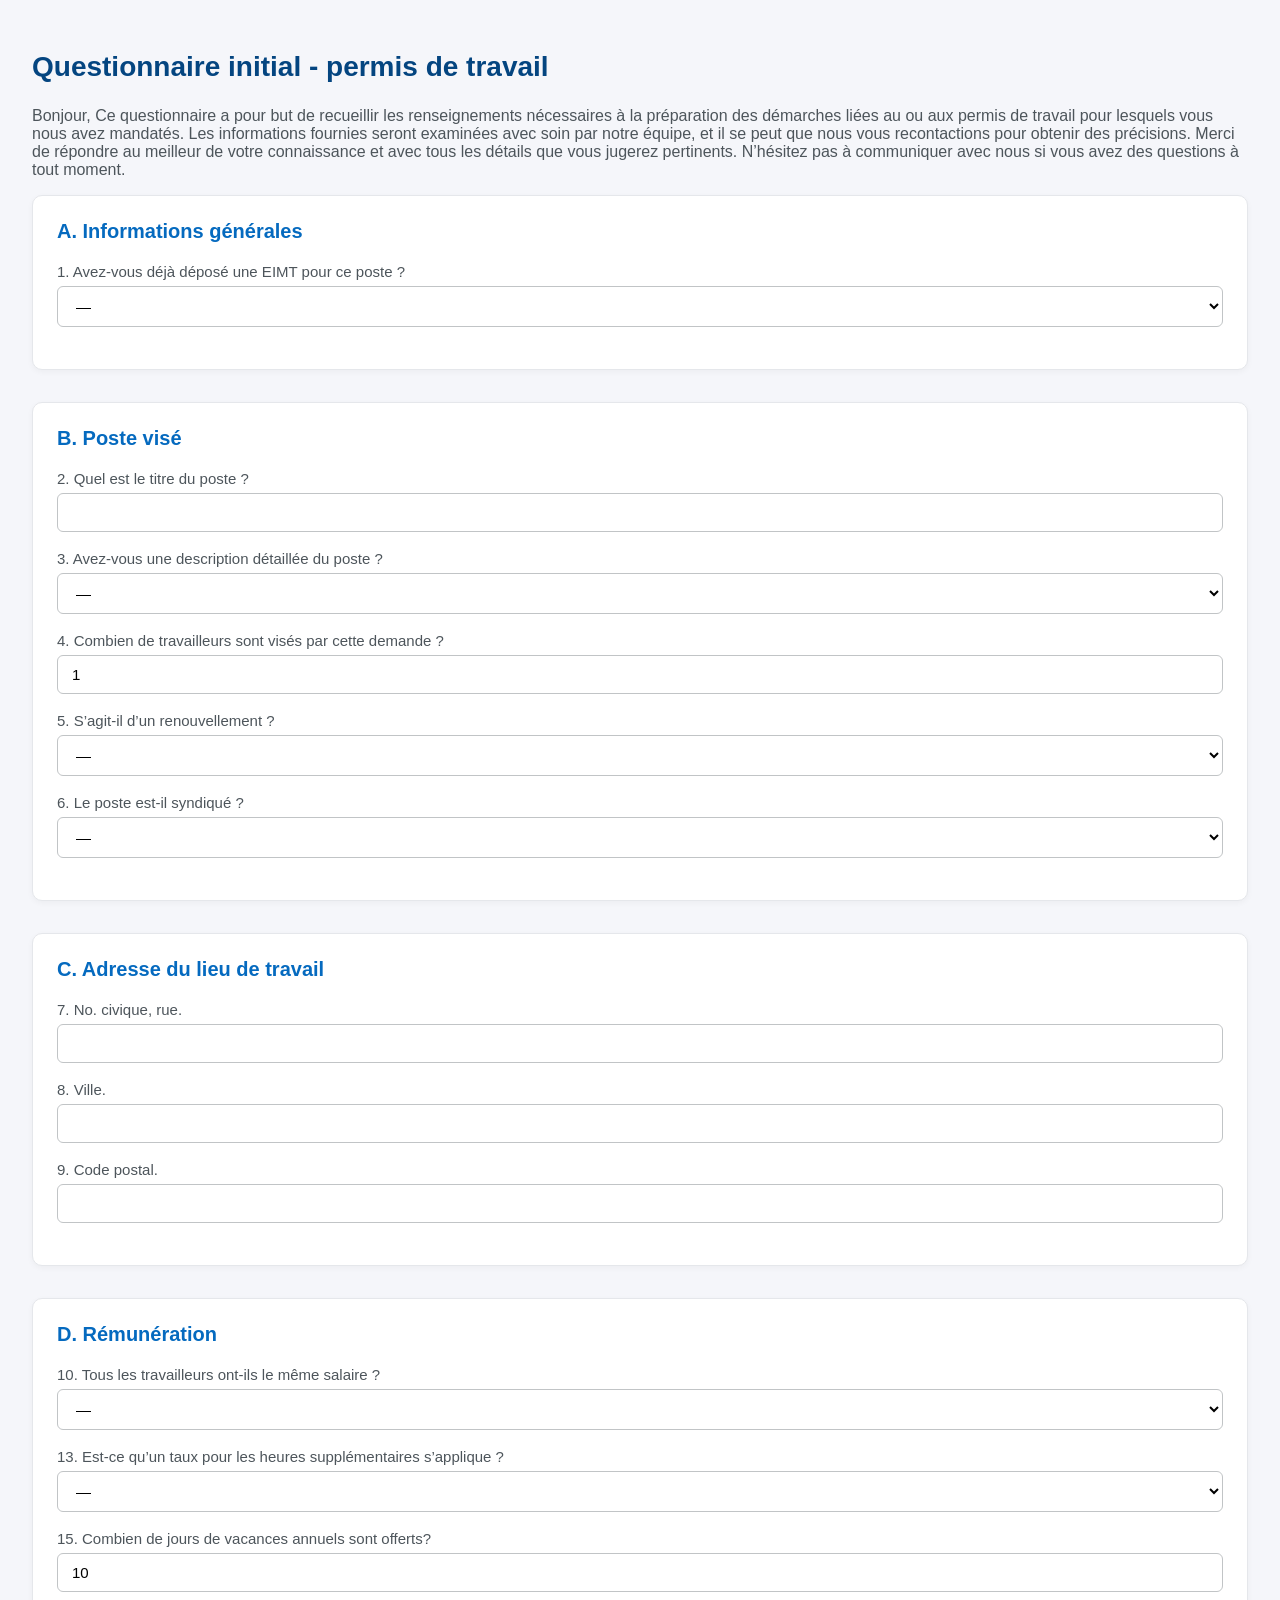
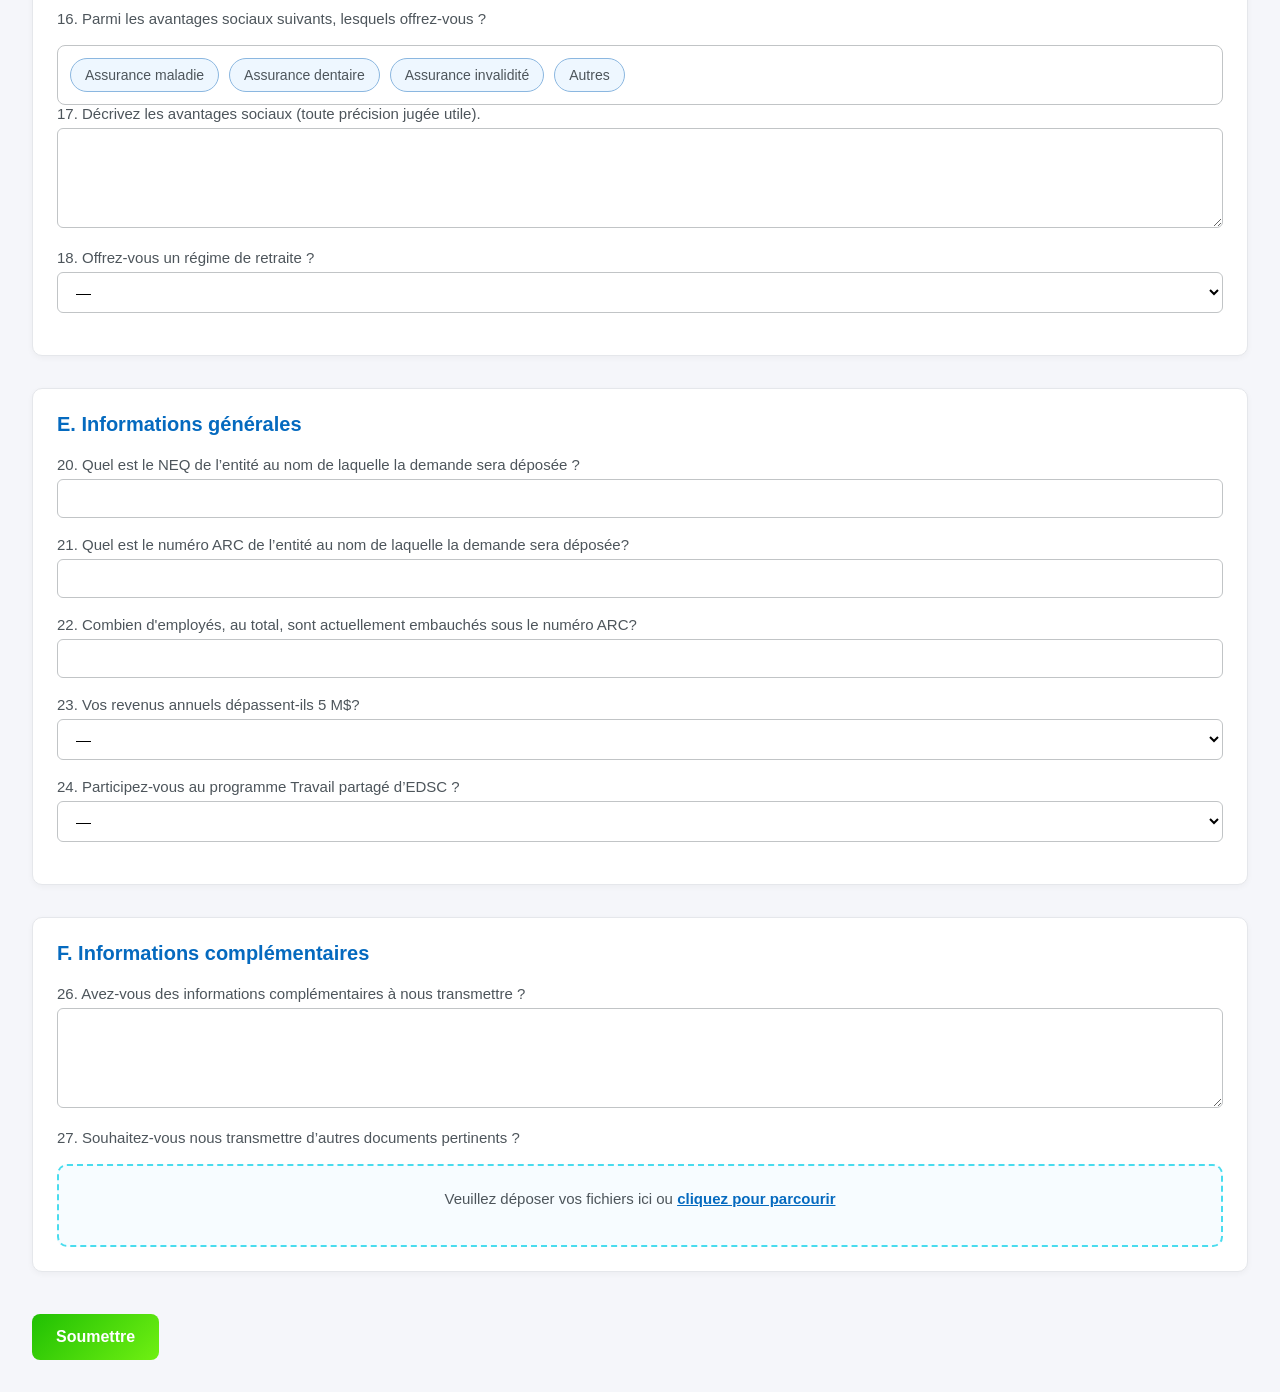
==== commit b44944e9: "Update index.html" ====
--- a/index.html
+++ b/index.html
@@ -100,17 +100,17 @@
 
   <!-- ========================= C. Lieu de travail ========================= -->
   <section>
-    <h2>C. Lieu de travail</h2>
-
-    <label>7. Quelle est l’adresse du lieu de travail?
+    <h2>C. Adresse du lieu de travail</h2>
+
+    <label>7. No. civique, rue.
       <input id="Adresse_LieuTravail">
     </label>
 
-    <label>8. Quelle est la ville du lieu de travail?
+    <label>8. Ville.
       <input id="Ville_LieuTravail">
     </label>
 
-    <label>9. Quel est le code postal du lieu de travail?
+    <label>9. Code postal.
       <input id="CodePostal_LieuTravail">
     </label>
 
